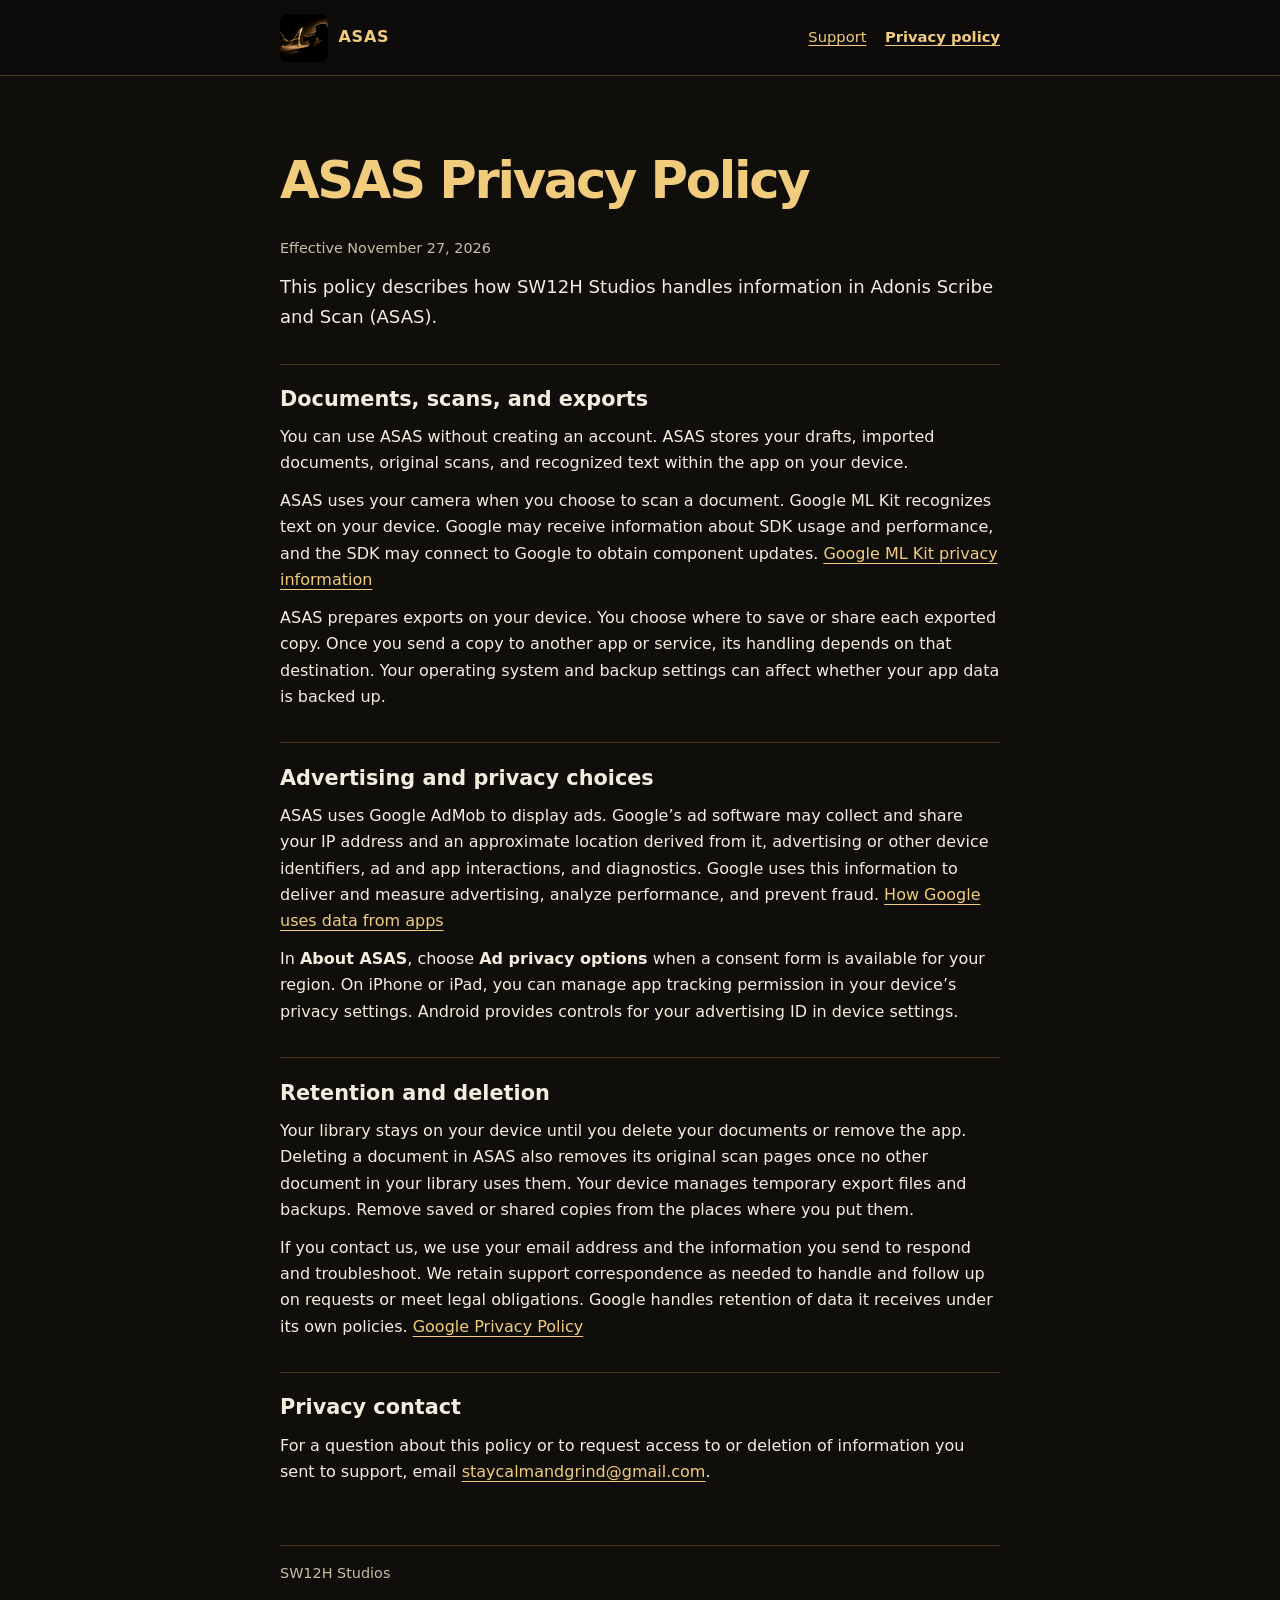
==== asas/privacy.html @ 3f05a33a "Publish ASAS support and privacy pages" ====
<!doctype html>
<html lang="en">
<head>
  <meta charset="utf-8">
  <meta name="viewport" content="width=device-width, initial-scale=1">
  <meta name="description" content="How ASAS handles documents, scans, advertising, and support requests.">
  <meta name="theme-color" content="#100e0b">
  <title>ASAS Privacy Policy</title>
  <link rel="canonical" href="https://staycalmandgrind-art.github.io/gardenquest-privacy/asas/privacy.html">
  <link rel="icon" href="./icon.png">
  <link rel="stylesheet" href="./styles.css">
</head>
<body>
  <a class="skip" href="#content">Skip to content</a>
  <header class="header">
    <div class="wrap header-inner">
      <a class="brand" href="./"><img src="./icon.png" alt="" width="48" height="48">ASAS</a>
      <nav aria-label="ASAS pages">
        <a href="./">Support</a>
        <a href="./privacy.html" aria-current="page">Privacy policy</a>
      </nav>
    </div>
  </header>
  <main class="wrap" id="content">
    <h1>ASAS Privacy Policy</h1>
    <p class="date">Effective November 27, 2026</p>
    <p class="lead">This policy describes how SW12H Studios handles information in Adonis Scribe and Scan (ASAS).</p>
    <section aria-labelledby="documents">
      <h2 id="documents">Documents, scans, and exports</h2>
      <p>You can use ASAS without creating an account. ASAS stores your drafts, imported documents, original scans, and recognized text within the app on your device.</p>
      <p>ASAS uses your camera when you choose to scan a document. Google ML Kit recognizes text on your device. Google may receive information about SDK usage and performance, and the SDK may connect to Google to obtain component updates. <a href="https://developers.google.com/ml-kit/terms">Google ML Kit privacy information</a></p>
      <p>ASAS prepares exports on your device. You choose where to save or share each exported copy. Once you send a copy to another app or service, its handling depends on that destination. Your operating system and backup settings can affect whether your app data is backed up.</p>
    </section>
    <section aria-labelledby="advertising">
      <h2 id="advertising">Advertising and privacy choices</h2>
      <p>ASAS uses Google AdMob to display ads. Google’s ad software may collect and share your IP address and an approximate location derived from it, advertising or other device identifiers, ad and app interactions, and diagnostics. Google uses this information to deliver and measure advertising, analyze performance, and prevent fraud. <a href="https://policies.google.com/technologies/partner-sites">How Google uses data from apps</a></p>
      <p>In <strong>About ASAS</strong>, choose <strong>Ad privacy options</strong> when a consent form is available for your region. On iPhone or iPad, you can manage app tracking permission in your device’s privacy settings. Android provides controls for your advertising ID in device settings.</p>
    </section>
    <section aria-labelledby="retention">
      <h2 id="retention">Retention and deletion</h2>
      <p>Your library stays on your device until you delete your documents or remove the app. Deleting a document in ASAS also removes its original scan pages once no other document in your library uses them. Your device manages temporary export files and backups. Remove saved or shared copies from the places where you put them.</p>
      <p>If you contact us, we use your email address and the information you send to respond and troubleshoot. We retain support correspondence as needed to handle and follow up on requests or meet legal obligations. Google handles retention of data it receives under its own policies. <a href="https://policies.google.com/privacy">Google Privacy Policy</a></p>
    </section>
    <section aria-labelledby="privacy-contact">
      <h2 id="privacy-contact">Privacy contact</h2>
      <p>For a question about this policy or to request access to or deletion of information you sent to support, email <a href="mailto:staycalmandgrind@gmail.com?subject=ASAS%20privacy">staycalmandgrind@gmail.com</a>.</p>
    </section>
  </main>
  <footer class="wrap">SW12H Studios</footer>
</body>
</html>
---- asas/styles.css ----
:root {
  color-scheme: dark;
  font-family: system-ui, -apple-system, "Segoe UI", sans-serif;
  background: #100e0b;
  color: #f4ecdf;
  line-height: 1.65;
  --gold: #f1cc7c;
  --muted: #c9bca5;
  --line: #48391f;
}

* { box-sizing: border-box; }
body { margin: 0; }
a { color: var(--gold); text-underline-offset: .22em; }
a:focus-visible { outline: 2px solid var(--gold); outline-offset: 4px; }
.wrap { width: min(100% - 2.5rem, 45rem); margin-inline: auto; }
.header { border-bottom: 1px solid var(--line); background: #0d0c0b; }
.header-inner {
  display: flex;
  justify-content: space-between;
  align-items: center;
  gap: .65rem 1.5rem;
  flex-wrap: wrap;
  padding-block: .85rem;
}
.brand {
  display: inline-flex;
  align-items: center;
  gap: .65rem;
  letter-spacing: .05em;
  font-weight: 750;
  text-decoration: none;
}
.brand img { display: block; border-radius: .5rem; }
nav { display: flex; flex-wrap: wrap; gap: .35rem 1.15rem; }
nav a { display: inline-block; padding-block: .55rem; font-size: .92rem; }
nav a[aria-current="page"] { font-weight: 700; }
main { padding-block: clamp(2rem, 8vw, 4.5rem) 3rem; }
h1, h2 { margin-top: 0; line-height: 1.25; }
h1 { color: var(--gold); font-size: clamp(2rem, 6vw, 3.2rem); letter-spacing: -.045em; }
h2 { margin-bottom: .7rem; font-size: 1.3rem; }
p { margin-block: .7rem; overflow-wrap: anywhere; }
.lead { font-size: 1.13rem; }
.date, footer { color: var(--muted); font-size: .9rem; }
.date { margin-top: -.6rem; }
section { margin-top: 2rem; padding-top: 1.4rem; border-top: 1px solid var(--line); }
.contact { font-size: 1.15rem; font-weight: 650; }
footer { border-top: 1px solid var(--line); padding-block: 1rem 2rem; }
.skip { position: absolute; top: .5rem; left: 1rem; padding: .5rem 1rem; background: #100e0b; transform: translateY(-200%); }
.skip:focus { transform: none; }
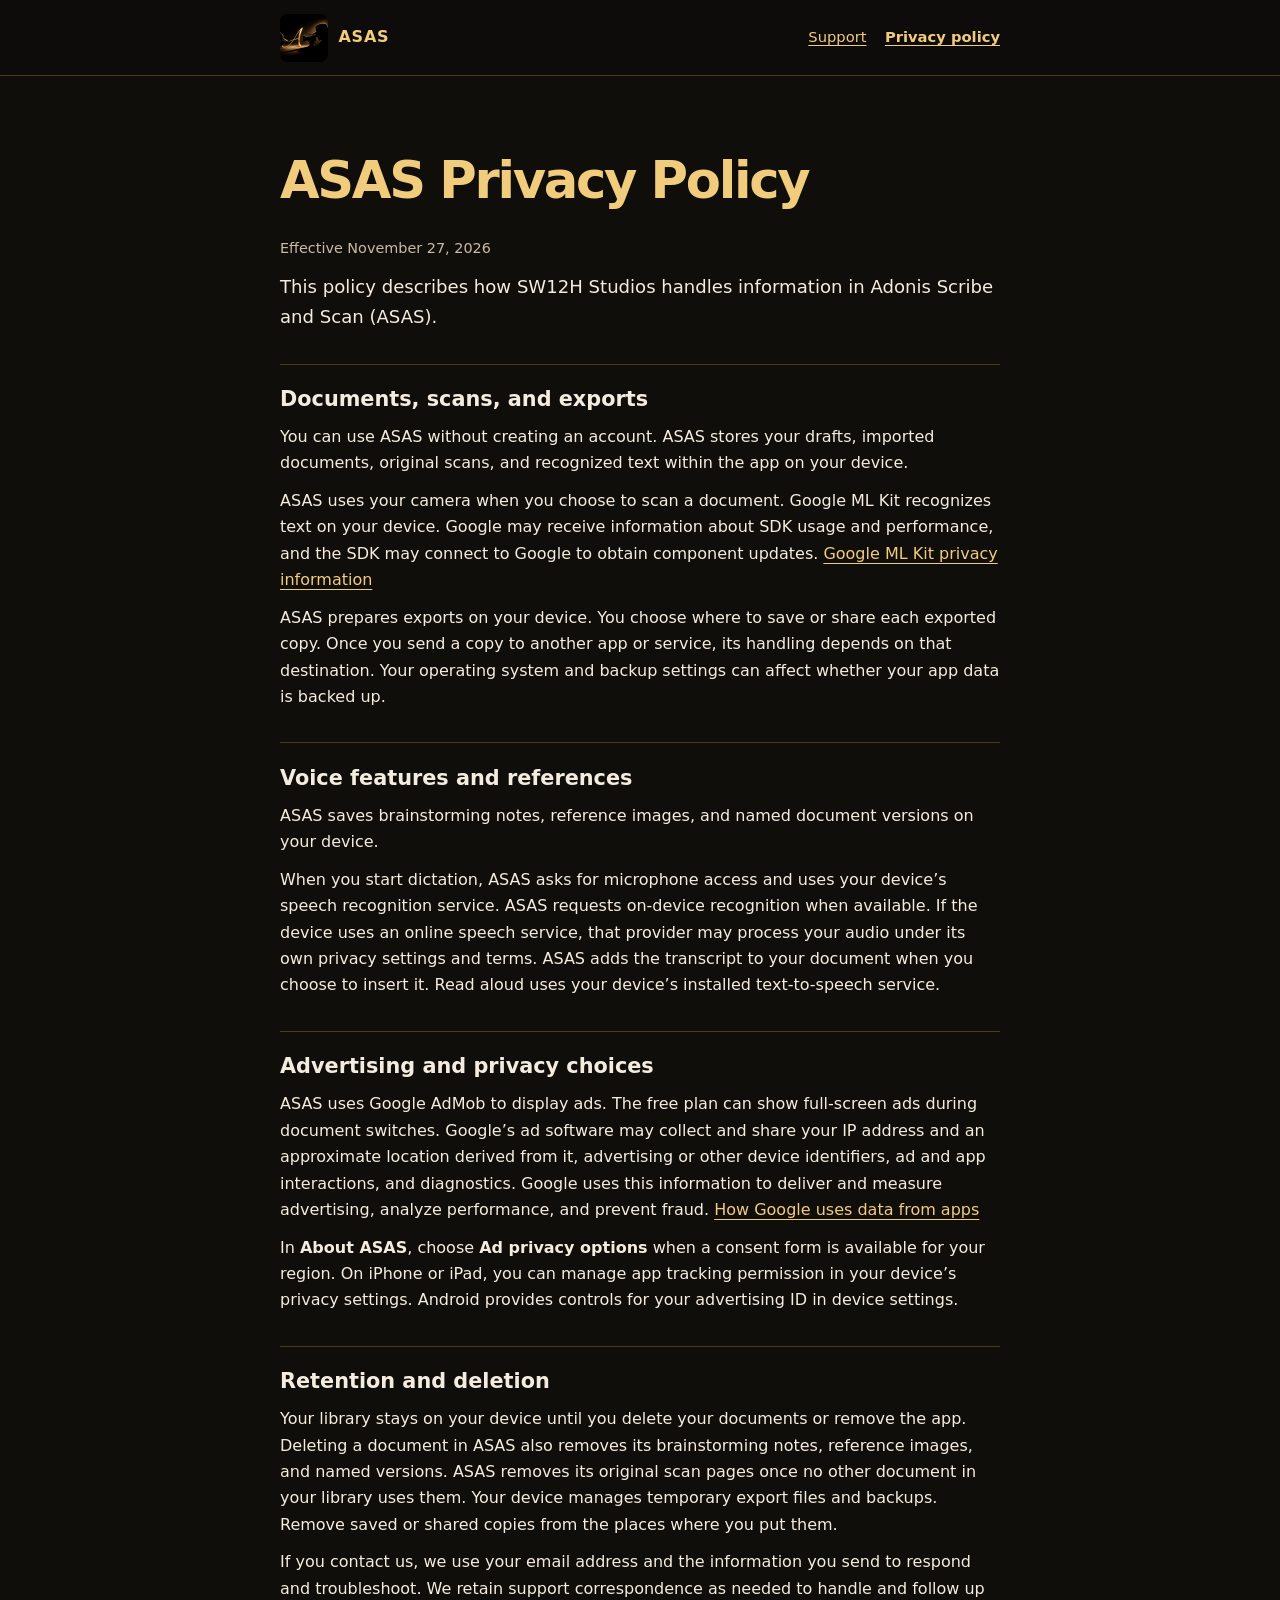
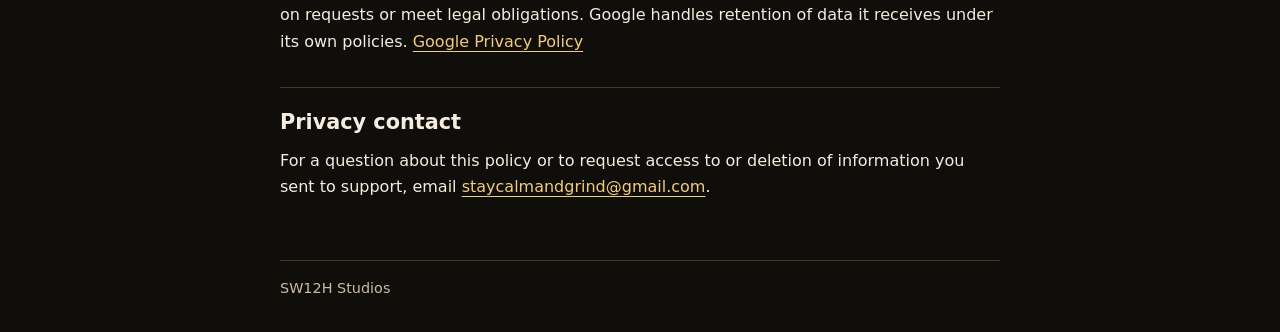
==== commit fb8b0dc5: "Update ASAS privacy disclosures for voice, references, and ads" ====
--- a/asas/privacy.html
+++ b/asas/privacy.html
@@ -3,7 +3,7 @@
 <head>
   <meta charset="utf-8">
   <meta name="viewport" content="width=device-width, initial-scale=1">
-  <meta name="description" content="How ASAS handles documents, scans, advertising, and support requests.">
+  <meta name="description" content="How ASAS handles documents, scans, voice features, advertising, and support requests.">
   <meta name="theme-color" content="#100e0b">
   <title>ASAS Privacy Policy</title>
   <link rel="canonical" href="https://staycalmandgrind-art.github.io/gardenquest-privacy/asas/privacy.html">
@@ -31,14 +31,19 @@
       <p>ASAS uses your camera when you choose to scan a document. Google ML Kit recognizes text on your device. Google may receive information about SDK usage and performance, and the SDK may connect to Google to obtain component updates. <a href="https://developers.google.com/ml-kit/terms">Google ML Kit privacy information</a></p>
       <p>ASAS prepares exports on your device. You choose where to save or share each exported copy. Once you send a copy to another app or service, its handling depends on that destination. Your operating system and backup settings can affect whether your app data is backed up.</p>
     </section>
+    <section aria-labelledby="voice-and-references">
+      <h2 id="voice-and-references">Voice features and references</h2>
+      <p>ASAS saves brainstorming notes, reference images, and named document versions on your device.</p>
+      <p>When you start dictation, ASAS asks for microphone access and uses your device’s speech recognition service. ASAS requests on-device recognition when available. If the device uses an online speech service, that provider may process your audio under its own privacy settings and terms. ASAS adds the transcript to your document when you choose to insert it. Read aloud uses your device’s installed text-to-speech service.</p>
+    </section>
     <section aria-labelledby="advertising">
       <h2 id="advertising">Advertising and privacy choices</h2>
-      <p>ASAS uses Google AdMob to display ads. Google’s ad software may collect and share your IP address and an approximate location derived from it, advertising or other device identifiers, ad and app interactions, and diagnostics. Google uses this information to deliver and measure advertising, analyze performance, and prevent fraud. <a href="https://policies.google.com/technologies/partner-sites">How Google uses data from apps</a></p>
+      <p>ASAS uses Google AdMob to display ads. The free plan can show full-screen ads during document switches. Google’s ad software may collect and share your IP address and an approximate location derived from it, advertising or other device identifiers, ad and app interactions, and diagnostics. Google uses this information to deliver and measure advertising, analyze performance, and prevent fraud. <a href="https://policies.google.com/technologies/partner-sites">How Google uses data from apps</a></p>
       <p>In <strong>About ASAS</strong>, choose <strong>Ad privacy options</strong> when a consent form is available for your region. On iPhone or iPad, you can manage app tracking permission in your device’s privacy settings. Android provides controls for your advertising ID in device settings.</p>
     </section>
     <section aria-labelledby="retention">
       <h2 id="retention">Retention and deletion</h2>
-      <p>Your library stays on your device until you delete your documents or remove the app. Deleting a document in ASAS also removes its original scan pages once no other document in your library uses them. Your device manages temporary export files and backups. Remove saved or shared copies from the places where you put them.</p>
+      <p>Your library stays on your device until you delete your documents or remove the app. Deleting a document in ASAS also removes its brainstorming notes, reference images, and named versions. ASAS removes its original scan pages once no other document in your library uses them. Your device manages temporary export files and backups. Remove saved or shared copies from the places where you put them.</p>
       <p>If you contact us, we use your email address and the information you send to respond and troubleshoot. We retain support correspondence as needed to handle and follow up on requests or meet legal obligations. Google handles retention of data it receives under its own policies. <a href="https://policies.google.com/privacy">Google Privacy Policy</a></p>
     </section>
     <section aria-labelledby="privacy-contact">
